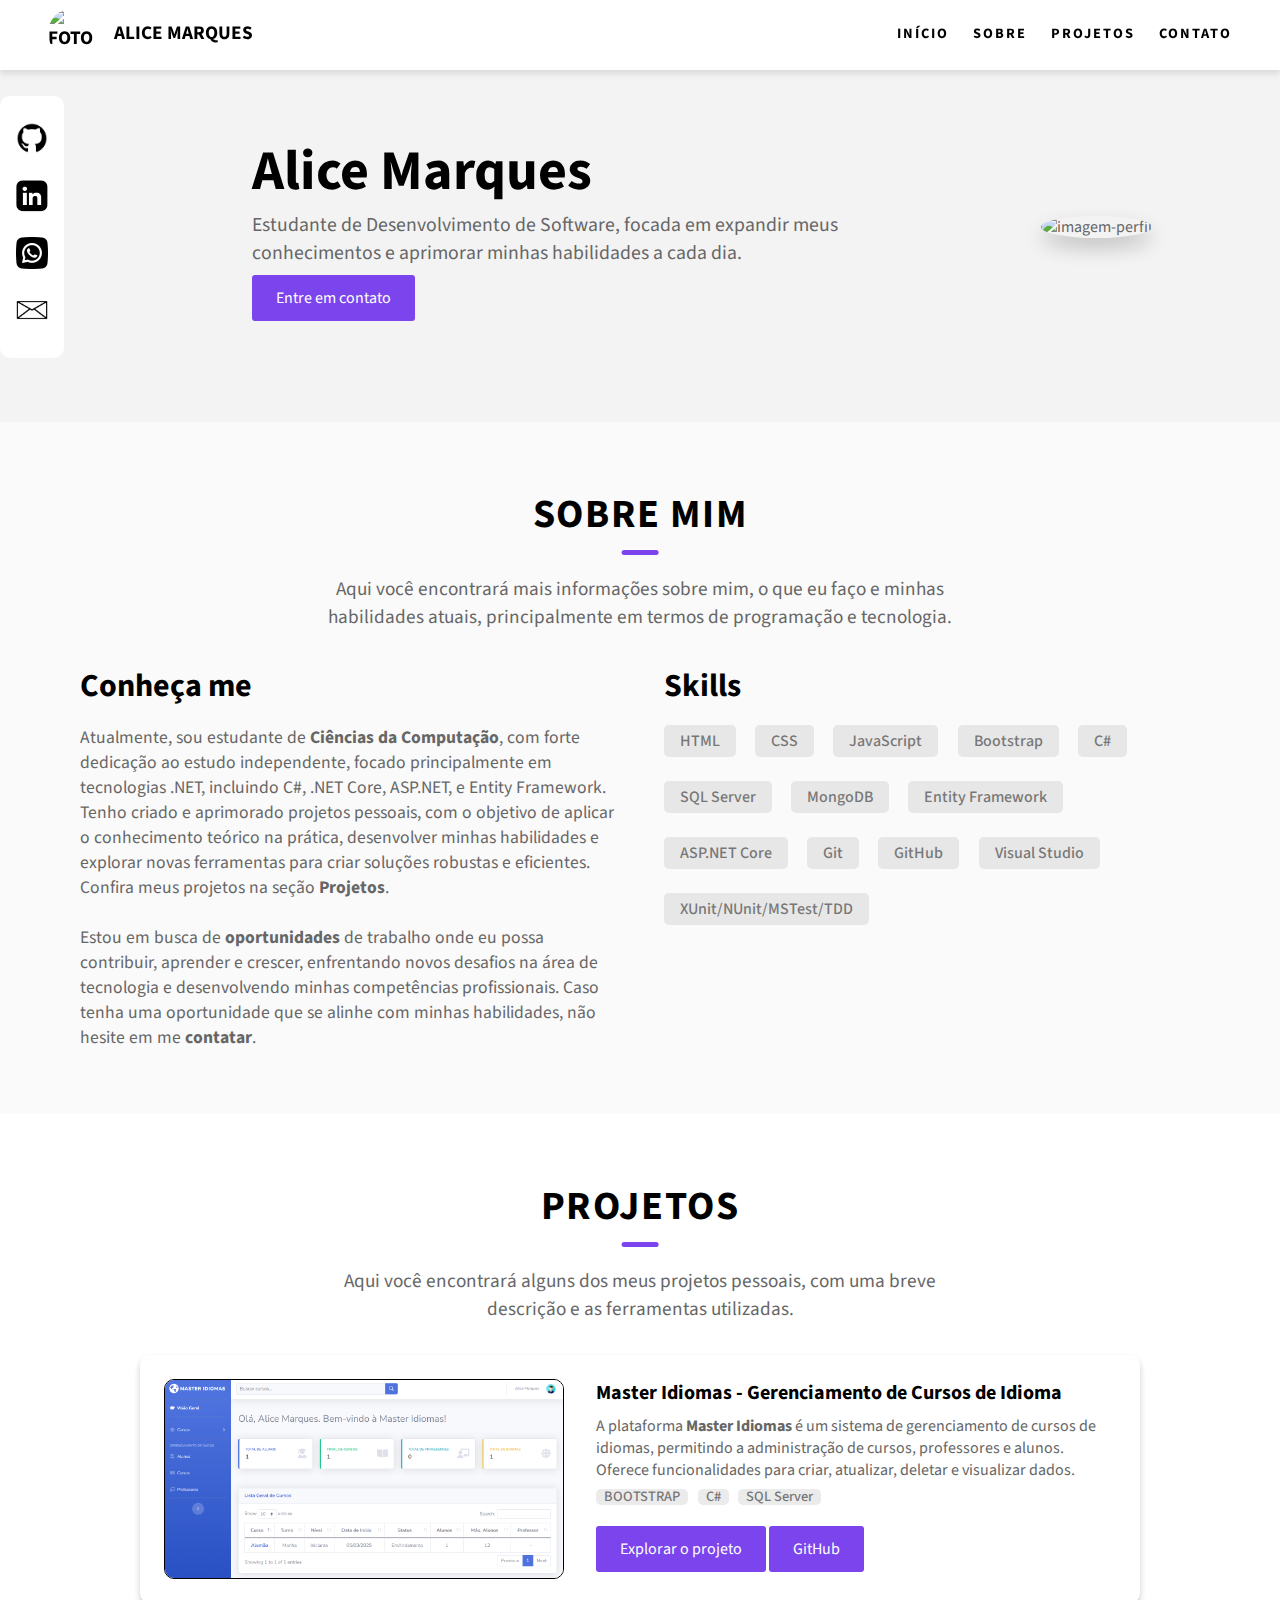
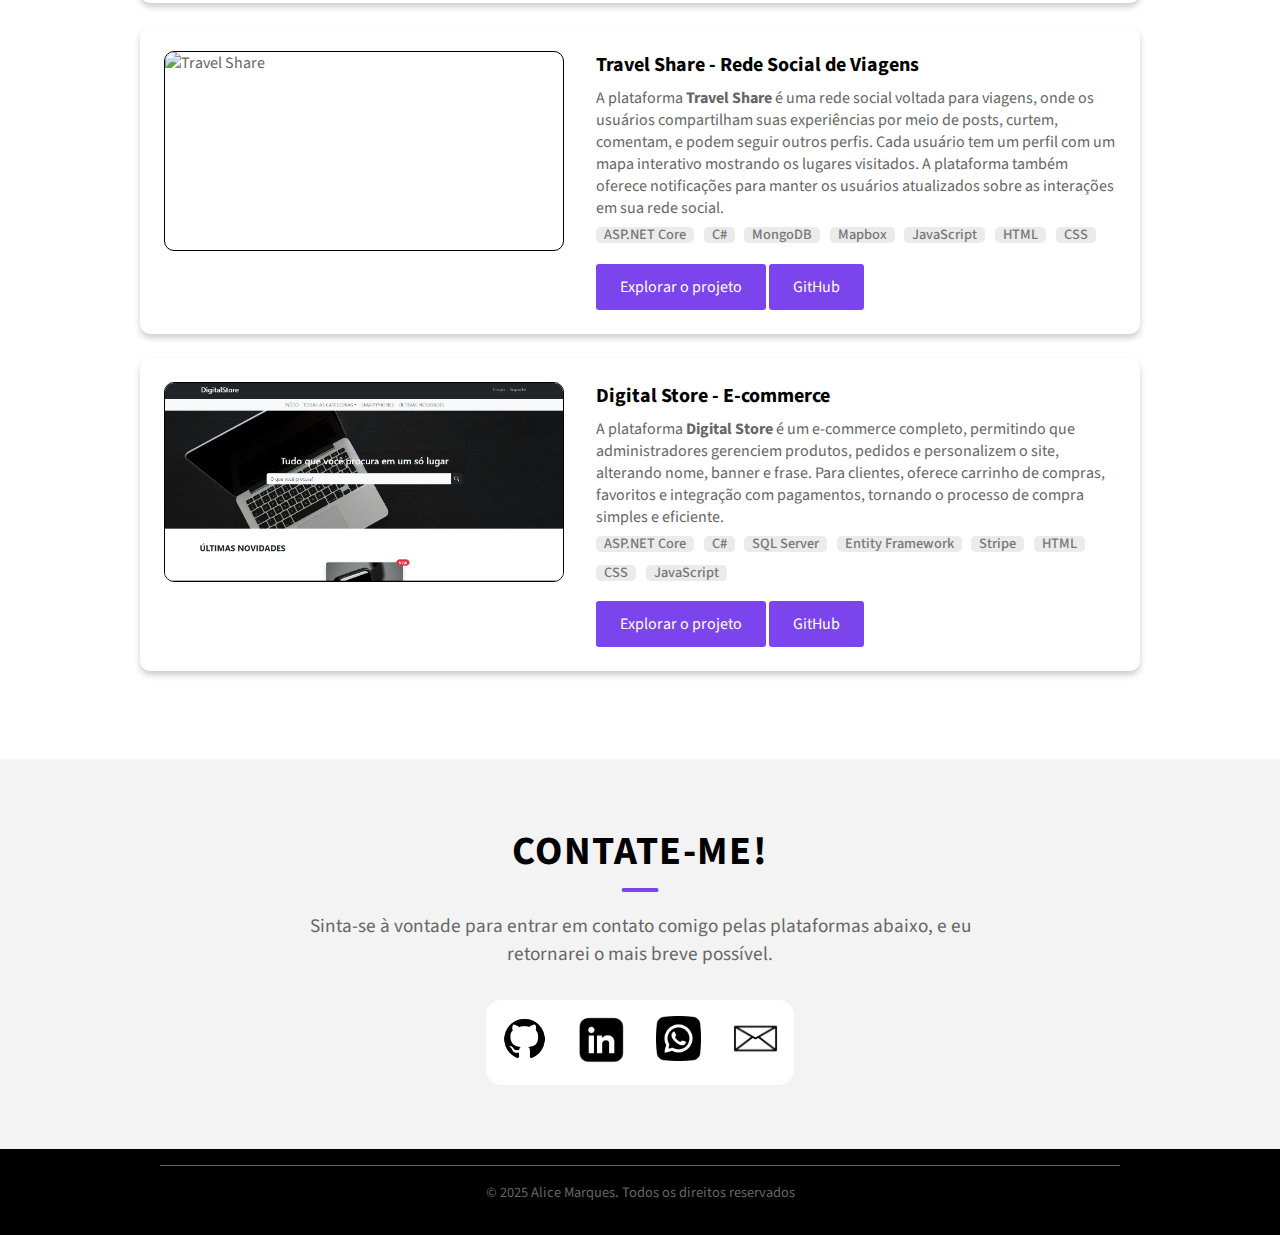
==== index.html @ 56bf1307 "Rename portifolio.html to index.html" ====
﻿<!DOCTYPE html>

<html lang="pt">

<head>
    <meta charset="utf-8" />
    <meta name="viewport" content="width=device-width, initial-scale=1.0">
    <title>Alice Marques</title>

    <link rel="stylesheet" href="style.css" />

    <link rel="preconnect" href="https://fonts.googleapis.com">
    <link rel="preconnect" href="https://fonts.gstatic.com" crossorigin>
    <link href="https://fonts.googleapis.com/css2?family=Source+Sans+3:ital,wght@0,200..900;1,200..900&display=swap" rel="stylesheet">
</head>

<body>
    <header>
        <nav>
            <div class="logo">
                <img src="assets/img-profile.jpg" alt="foto do perfil" />
                Alice Marques
            </div>
            <input type="checkbox" id="menu-toggle" class="menu-toggle">
            <label for="menu-toggle" class="toggler">
                <span></span>
                <span></span>
                <span></span>
            </label>
            <ul class="nav-links">
                <li>
                    <a href="#dev">Início</a>
                </li>
                <li>
                    <a href="#sobre">Sobre</a>
                </li>
                <li>
                    <a href="#projetos">Projetos</a>
                </li>
                <li>
                    <a href="#contato">Contato</a>
                </li>
            </ul>
        </nav>
    </header>


    <main>
        <section id="dev" class="fade-in">
            <div class="social">
                <a href="https://github.com/alicemarquesdev" class="social-icon" target="_blank">
                    <img src="assets/github-icon.png" alt="icon" />
                </a>
                <a href="https://www.linkedin.com/in/alicemarquesdev" class="social-icon" target="_blank">
                    <img src="assets/linkedin-icon.png" alt="icon" />
                </a>
                <a href="https://wa.me/5581996843842" class="social-icon">
                    <img src="assets/whatsapp-icon.png" alt="icon" />
                </a>
                <a href="mailto:alicemarques.dev@hotmail.com" class="social-icon">
                    <img src="assets/email-icon.png" alt="icon" />
                </a>
            </div>
            <div class="dev-texto">
                <h1>Alice Marques</h1>
                <p>Estudante de Desenvolvimento de Software, focada em expandir meus conhecimentos e aprimorar minhas habilidades a cada dia.</p>
                <a class="botao-link" href="#contato">Entre em contato</a>
            </div>
            <div class="dev-imagem">
                <img src="assets/img-profile.jpg" alt="imagem-perfil">
            </div>
        </section>

        <section id="sobre" class="fade-in">
            <h2>Sobre Mim</h2>
            <p class="section-intro">
                Aqui você encontrará mais informações sobre mim, o que eu faço e minhas habilidades atuais,
                principalmente em termos de programação e tecnologia.
            </p>
            <div class="sobre-content">
                <div class="sobre-item">
                    <h1>Conheça me</h1>
                    <p>
                        Atualmente, sou estudante de <strong>Ciências da Computação</strong>, com forte dedicação ao estudo independente,
                        focado principalmente em tecnologias .NET, incluindo C#, .NET Core, ASP.NET, e Entity Framework.
                        Tenho criado e aprimorado projetos pessoais, com o objetivo de aplicar o conhecimento teórico na prática, desenvolver
                        minhas habilidades e explorar novas ferramentas para criar soluções robustas e eficientes.
                        Confira meus projetos na seção <strong>Projetos</strong>.
                        <br><br>
                        Estou em busca de <strong>oportunidades</strong> de trabalho onde eu possa contribuir, aprender e crescer,
                        enfrentando novos desafios na área de tecnologia e desenvolvendo minhas competências profissionais. Caso tenha
                        uma oportunidade que se alinhe com minhas habilidades, não hesite em me <strong>contatar</strong>.
                    </p>

                </div>
                <div class="sobre-item">
                    <h1>Skills</h1>
                    <div class="skills">
                        <!-- Front-end -->
                        <div class="skill-item">HTML</div>
                        <div class="skill-item">CSS</div>
                        <div class="skill-item">JavaScript</div>
                        <div class="skill-item">Bootstrap</div>

                        <!-- Back-end -->
                        <div class="skill-item">C#</div>

                        <!-- Banco de Dados -->
                        <div class="skill-item">SQL Server</div>
                        <div class="skill-item">MongoDB</div>

                        <!-- Ferramentas e Tecnologias -->
                        <div class="skill-item">Entity Framework</div>
                        <div class="skill-item">ASP.NET Core</div>
                        <div class="skill-item">Git</div>
                        <div class="skill-item">GitHub</div>

                        <!-- Outros -->
                        <div class="skill-item">Visual Studio</div>
                        <div class="skill-item">XUnit/NUnit/MSTest/TDD</div>
                    </div>

                </div>
            </div>
        </section>

        <section id="projetos" class="fade-in">
            <h2>Projetos</h2>
            <p class="section-intro">
                Aqui você encontrará alguns dos meus projetos pessoais, com uma breve descrição e as ferramentas utilizadas.
            </p>
            <div class="projeto-card">
                <img src="assets/master-idiomas.png" />
                <div class="projeto-card-text">
                    <h3 class="titulo-projeto"> Master Idiomas - Gerenciamento de Cursos de Idioma </h3>
                    <p>
                        A plataforma <strong>Master Idiomas</strong> é um sistema de gerenciamento de cursos de idiomas,
                        permitindo a administração de cursos, professores e alunos. Oferece funcionalidades para criar,
                        atualizar, deletar e visualizar dados.
                    </p>

                    <div class="skills">
                        <div class="skill-item-projeto">BOOTSTRAP</div>
                        <div class="skill-item-projeto">C#</div>
                        <div class="skill-item-projeto">SQL Server</div>
                    </div>
                    <a class="botao-link" href="#Contato">Explorar o projeto</a>
                    <a class="botao-link" href="https://github.com/alicemarquesdev/MasterIdiomas.git" target="_blank">GitHub</a>
                </div>
            </div>
            <div class="projeto-card">
                <img src="assets/travel-share.png" alt="Travel Share" />
                <div class="projeto-card-text">
                    <h3 class="titulo-projeto"> Travel Share - Rede Social de Viagens </h3>
                    <p>
                        A plataforma <strong>Travel Share</strong> é uma rede social voltada para viagens, onde os usuários compartilham
                        suas experiências por meio de posts, curtem, comentam, e podem seguir outros perfis. Cada usuário tem um perfil com
                        um mapa interativo mostrando os lugares visitados. A plataforma também oferece notificações para manter os usuários
                        atualizados sobre as interações em sua rede social.
                    </p>
                    <div class="skills">
                        <div class="skill-item-projeto">ASP.NET Core</div>
                        <div class="skill-item-projeto">C#</div>
                        <div class="skill-item-projeto">MongoDB</div>
                        <div class="skill-item-projeto">Mapbox</div>
                        <div class="skill-item-projeto">JavaScript</div>
                        <div class="skill-item-projeto">HTML</div>
                        <div class="skill-item-projeto">CSS</div>
                    </div>
                    <a class="botao-link" href="#Contato">Explorar o projeto</a>
                    <a class="botao-link" href="https://github.com/alicemarquesdev/TravelShare.git" target="_blank">GitHub</a>
                </div>
            </div>
            <div class="projeto-card">
                <img src="assets/digital-store.png" alt="Digital Store" />
                <div class="projeto-card-text">
                    <h3 class="titulo-projeto"> Digital Store - E-commerce </h3>
                    <p>
                        A plataforma <strong>Digital Store</strong> é um e-commerce completo, permitindo que administradores gerenciem produtos,
                        pedidos e personalizem o site, alterando nome, banner e frase. Para clientes, oferece carrinho de compras, favoritos e
                        integração com pagamentos, tornando o processo de compra simples e eficiente.
                    </p>
                    <div class="skills">
                        <div class="skill-item-projeto">ASP.NET Core</div>
                        <div class="skill-item-projeto">C#</div>
                        <div class="skill-item-projeto">SQL Server</div>
                        <div class="skill-item-projeto">Entity Framework</div>
                        <div class="skill-item-projeto">Stripe</div>
                        <div class="skill-item-projeto">HTML</div>
                        <div class="skill-item-projeto">CSS</div>
                        <div class="skill-item-projeto">JavaScript</div>
                    </div>
                    <a class="botao-link" href="#Contato">Explorar o projeto</a>
                    <a class="botao-link" href="https://github.com/alicemarquesdev/digital-store.git">GitHub</a>
                </div>
            </div>
        </section>

        <section id="contato" class="fade-in">
            <h2>Contate-me!</h2>
            <p class="section-intro">
                Sinta-se à vontade para entrar em contato comigo pelas plataformas abaixo, e eu retornarei o mais breve possível.
            </p>
            <div class="social-contato">
                <a href="https://github.com/alicemarquesdev" class="social-icon-contato" target="_blank">
                    <img src="assets/github-icon.png" alt="icon" />
                </a>
                <a href="https://www.linkedin.com/in/alicemarquesdev" class="social-icon-contato" target="_blank">
                    <img src="assets/linkedin-icon.png" alt="icon" />
                </a>
                <a href="https://wa.me/5581996843842" class="social-icon-contato">
                    <img src="assets/whatsapp-icon.png" alt="icon" />
                </a>
                <a href="mailto:alicemarques.dev@hotmail.com" class="social-icon-contato">
                    <img src="assets/email-icon.png" alt="icon" />
                </a>
            </div>
        </section>

        <footer>
            <p>&copy; 2025 Alice Marques. Todos os direitos reservados</p>
        </footer>
    </main>
</body>

</html>
---- style.css ----
﻿*, *::before, *::after {
    margin: 0;
    padding: 0;
    box-sizing: border-box;
}

:root {
    --cor-de-fundo: #fafafa;
    --cor-de-fundo-secundaria: #fff;
    --cor-de-texto: #666;
    --cor-de-texto-destaque: #000;
    --cor-primaria: #7c44ec;
    --cor-secundaria: #661bbb;
    --fonte: 'Source Sans 3', 'Arial', 'sans-serif';
    --transicao: all 0.3s ease;
}

body {
    color: var(--cor-de-texto);
    font-family: var(--fonte);
    margin: 0;
    padding: 0;
}

h1, h2, h3 {
    color: var(--cor-de-texto-destaque);
}

h2 {
    font-size: 2.5rem;
    text-transform: uppercase;
    font-weight: 700;
    margin-bottom: 2rem;
    text-align: center;
    letter-spacing: 0.1rem;
    position: relative;
}

    h2::after {
        content: "";
        position: absolute;
        bottom: -0.75rem;
        left: 50%;
        transform: translateX(-50%);
        width: 2.3rem;
        height: 0.3rem;
        background-color: var(--cor-primaria);
        border-radius: 0.75rem;
    }

.botao-link {
    display: inline-block;
    background-color: var(--cor-primaria);
    text-decoration: none;
    color: white;
    padding: 0.75rem 1.5rem;
    border-radius: 3px;
    transition: var(--transicao);
    border: none;
    margin-top: 0.5rem;
}

    .botao-link:hover {
        transform: translateY(-5px);
        background-color: var(--cor-secundaria);
    }

header {
    height: 70px;
    color: var(--cor-de-texto-destaque);
    background-color: var(--cor-de-fundo-secundaria);
    box-shadow: 0 4px 6px rgba(0, 0, 0, 0.1);
    position: fixed;
    width: 100%;
    top: 0;
    z-index: 1000;
    align-items: center;
    padding: 0.5rem 3rem;
}

nav {
    display: flex;
    justify-content: space-between;
    align-items: center;
}

.logo {
    display: flex;
    align-items: center;
    gap: 1rem;
    font-size: 1.2rem;
    text-transform: uppercase;
    font-weight: 700;
}

    .logo img {
        width: 50px;
        height: 50px;
        border-radius: 50%;
        object-fit: cover;
    }


.nav-links {
    font-size: 0.9rem;
    text-transform: uppercase;
    font-weight: 700;
    display: flex;
    justify-content: center;
    gap: 1.5rem;
    list-style: none;
}

    .nav-links a {
        letter-spacing: 2px;
        color: var(--cor-de-texto-destaque);
        text-decoration: none;
        transition: color 0.3s ease;
    }

        .nav-links a:hover {
            color: var(--cor-primaria);
        }

#menu-toggle {
    display: none;
}

.toggler {
    display: none;
    flex-direction: column;
    cursor: pointer;
    gap: 0.3rem;
    margin: 0;
    padding: 0;
}

    .toggler span {
        width: 25px;
        height: 3px;
        background-color: #333;
        border: 1px solid #777;
    }

section {
    padding: 4rem 5rem;
}

.section-intro {
    width: 60%;
    font-size: 1.2rem;
    margin-bottom: 2rem;
    text-align: center;
}

.social {
    display: flex;
    flex-direction: column;
    justify-content: center;
    background-color: white;
    padding: 1rem;
    margin-right: 3rem;
    border-radius: 10px;
}

.social-icon {
    margin: 0.6rem 0;
}

.social img {
    width: 2rem;
    height: auto;
}

#dev {
    padding: 6rem 8rem 4rem 0;
    background: linear-gradient(to right, rgba(240, 240, 240, 0.8), rgba(240, 240, 240, 0.8)), url(assets/common-bg.svg);
    display: flex;
    align-items: center;
    justify-content: space-between;
}

.dev-texto {
    max-width: 650px;
    order: 1;
    display: flex;
    flex-direction: column;
    justify-content: center;
    align-items: start;
    text-align: start;
}

    .dev-texto h1 {
        font-size: 3.5rem;
    }

    .dev-texto p {
        font-size: 1.23rem;
    }

.dev-imagem {
    order: 2;
}

    .dev-imagem img {
        box-shadow: 0 10px 20px rgba(0, 0, 0, 0.2);
        border-radius: 50%;
        width: 100%;
        max-width: 400px;
        aspect-ratio: 1 / 1;
        height: auto;
        object-fit: cover;
    }

#sobre {
    background-color: var(--cor-de-fundo);
    display: flex;
    justify-content: center;
    align-items: center;
    flex-direction: column;
    text-align: center;
}

.sobre-content {
    display: flex;
    gap: 3rem;
}

.sobre-item {
    flex: 1;
    text-align: start;
}

    .sobre-item h1 {
        margin-bottom: 1rem;
    }

    .sobre-item p {
        font-size: 1.1rem;
    }

.skills {
    display: flex;
    flex-wrap: wrap;
}

.skill-item {
    width: auto;
    height: 10px;
    padding: 1rem 1rem;
    margin-bottom: 1.5rem;
    margin-right: 1.2rem;
    font-size: 1rem;
    background: rgba(153, 153, 153, 0.2);
    border-radius: 5px;
    font-weight: 500;
    color: #777;
    text-align: center;
    display: flex;
    align-items: center;
    justify-content: center;
}

#projetos {
    background-color: var(--cor-de-fundo-secundaria);
    display: flex;
    justify-content: center;
    align-items: center;
    flex-direction: column;
    text-align: center;
}

.projeto-card {
    width: 100%;
    max-width: 1000px;
    margin-inline: 1rem;
    margin-bottom: 1.5rem;
    background-color: var(--cor-de-fundo-secundaria);
    border-radius: 10px;
    box-shadow: 0 4px 6px rgba(0, 0, 0, 0.2);
    padding: 1.5rem;
    transition: var(--transicao);
    display: flex;
    gap: 2rem;
    text-align: start;
    flex-direction: row;
}

    .projeto-card:hover {
        transform: translateY(-5px);
    }

    .projeto-card img {
        width: 400px;
        min-width: 400px;
        height: auto;
        max-height: 200px;
        object-fit: cover;
        border: 1.7px solid #000;
        border-radius: 10px;
    }

.titulo-projeto {
    font-size: 1.25rem;
    margin-bottom: 0.5rem;
}

.projeto-card-text p {
    margin-bottom: 0.5rem;
}

.skill-item-projeto {
    width: auto;
    height: 10px;
    padding: 0.5rem 0.5rem;
    margin-bottom: 0.8rem;
    margin-right: 0.6rem;
    font-size: 0.9rem;
    background: rgba(153, 153, 153, 0.2);
    border-radius: 5px;
    font-weight: 500;
    color: #777;
    text-align: center;
    display: flex;
    align-items: center;
    justify-content: center;
}

#contato {
    background: linear-gradient(to right, rgba(240, 240, 240, 0.8), rgba(240, 240, 240, 0.8)), url(assets/common-bg.svg);
    display: flex;
    flex-direction: column;
    align-items: center;
    justify-content: center;
}

.social-contato {
    background-color: var(--cor-de-fundo-secundaria);
    border-radius: 15px;
    display: flex;
    flex-direction: row;
    justify-content: space-between;
    gap: 2rem;
    padding: 1rem;
}

.social-contato img {
    width: 2.8rem;
    height: auto;
}

footer {
    background-color: black;
    color: var(--cor-de-texto);
    text-align: center;
    padding: 1rem 0;
}


    footer p {
        font-size: 0.9rem;
        padding: 1rem 0;
        border-top: 1px solid;
        width: 75%;
        margin: 0 auto;
    }


@keyframes fade {
    from {
        opacity: 0;
        transform: translateY(15px);
    }

    to {
        opacity: 1;
        transform: translateY(0);
    }
}

.fade-in {
    animation: fade 1s ease-out;
}

@media (max-width: 768px) {

    h2 {
        font-size: 2rem;
    }

    header {
        padding: 0.5rem 1rem;
    }

    .nav-links {
        display: none;
        flex-direction: column;
        gap: 0;
        position: absolute;
        top: 100%;
        right: 0;
        background-color: #fff;
        width: 100%;
        text-align: end;
        box-shadow: 0 4px 6px rgba(0, 0, 0, 0.1);
    }

        .nav-links li {
            border-top: 1px solid #D3D3D3;
            width: 100%;
        }

        .nav-links a {
            display: block;
            width: 100%;
            padding: 1rem 1.5rem;
        }

    #menu-toggle {
        display: none;
    }

        #menu-toggle:checked ~ .nav-links {
            display: flex;
        }

    .toggler {
        display: flex;
    }

    section {
        padding: 2rem 2rem;
    }

    .section-intro {
        width: 100%;
        font-size: 1.1rem;
        margin-bottom: 1rem;
        text-align: center;
    }

    .social {
        display: none;
    }

    #dev {
        padding: 6rem 2rem;
        flex-direction: column;
        justify-content: center;
        text-align: center;
        gap: 1rem;
    }

    .dev-texto {
        order: 2;
        align-items: center;
        text-align: center;
    }

        .dev-texto h1 {
            font-size: 2.5rem;
        }

        .dev-texto p {
            font-size: 1rem;
        }

    .dev-imagem {
        order: 1;
    }

        .dev-imagem img {
            width: 75%;
            height: auto;
        }

    .sobre-content {
        flex-direction: column;
    }

    .sobre-item {
        justify-content: center;
        text-align: center;
    }

    .skills {
        justify-content: center;
    }

    .projeto-card {
        flex-direction: column;
        padding: 2rem;
        align-items: center;
        text-align: center;
    }

    .projeto-card-text a {
        margin: 0.3rem;
    }

    .social-contato {
        gap: 1.5rem;
        padding: 1rem;
    }

        .social-contato img {
            width: 2rem;
            height: auto;
        }
}
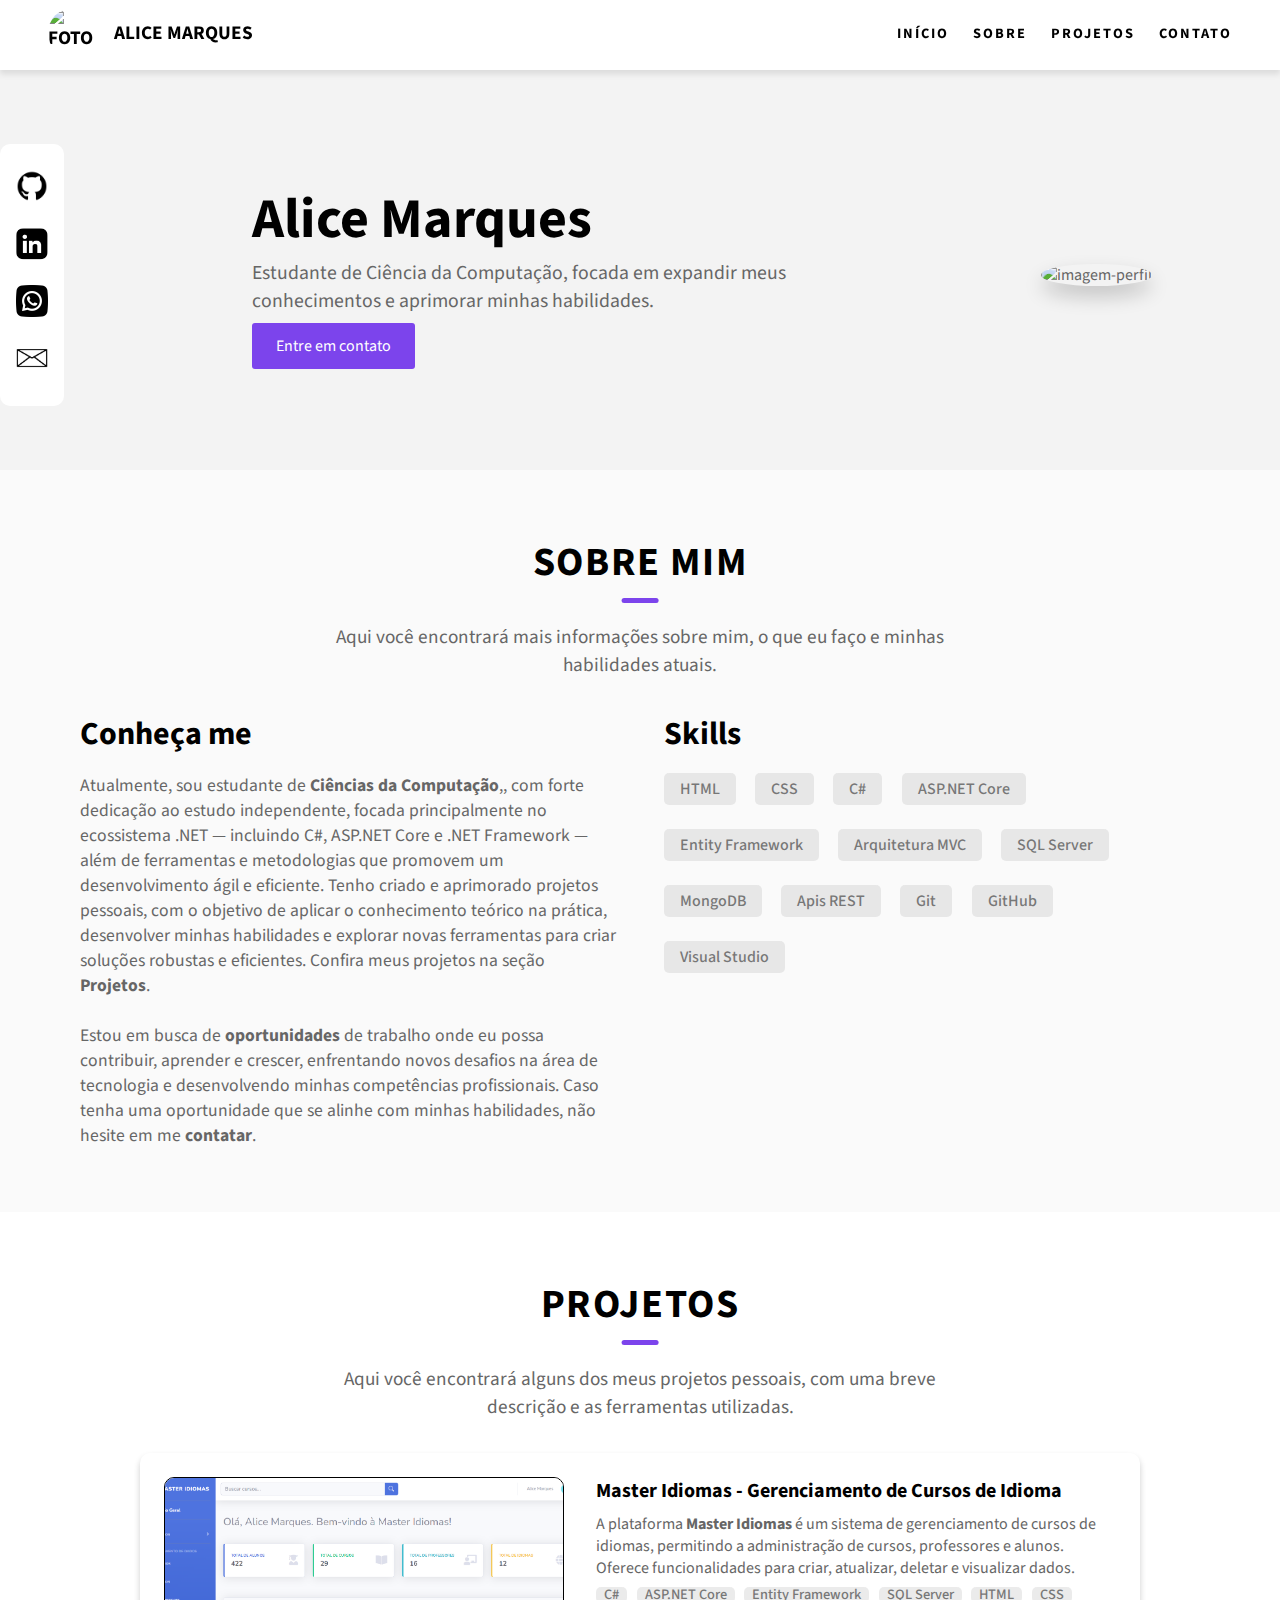
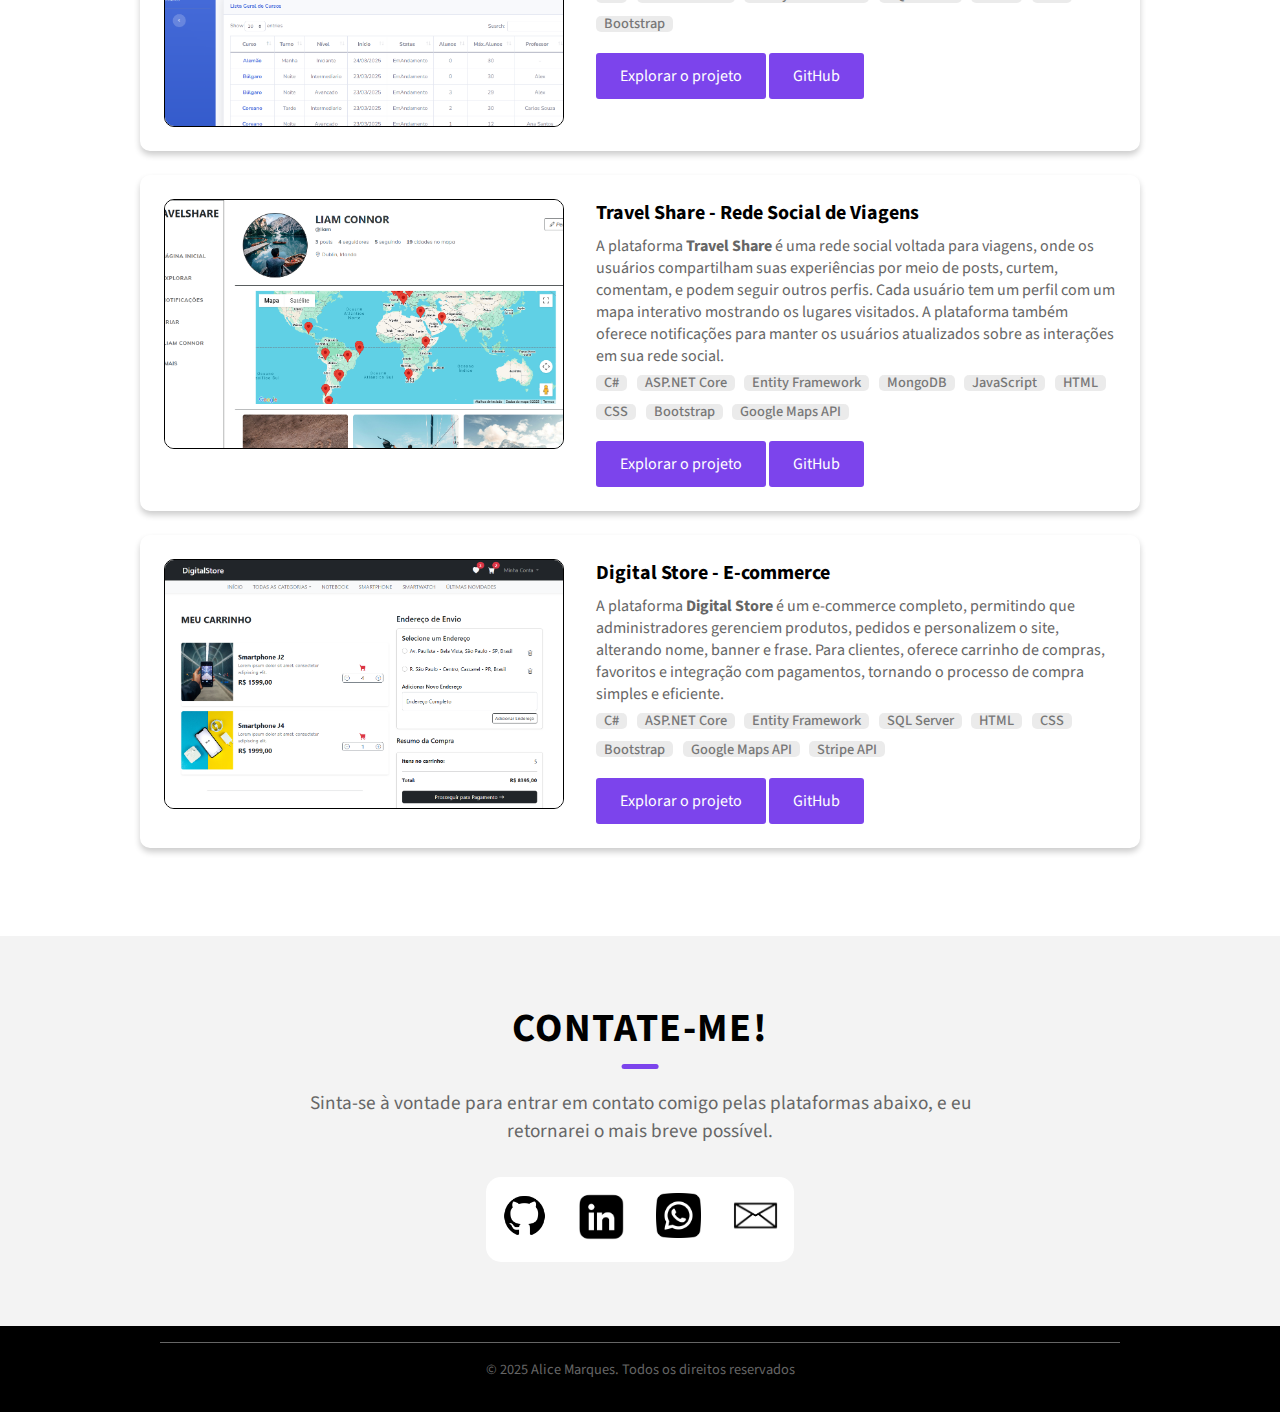
==== commit 2d1eeced: "finalizado" ====
--- a/index.html
+++ b/index.html
@@ -6,6 +6,7 @@
     <meta charset="utf-8" />
     <meta name="viewport" content="width=device-width, initial-scale=1.0">
     <title>Alice Marques</title>
+    <link rel="icon" type="image/jpeg" href="assets/img-profile.jpg">
 
     <link rel="stylesheet" href="style.css" />
 
@@ -54,16 +55,16 @@
                 <a href="https://www.linkedin.com/in/alicemarquesdev" class="social-icon" target="_blank">
                     <img src="assets/linkedin-icon.png" alt="icon" />
                 </a>
-                <a href="https://wa.me/5581996843842" class="social-icon">
+                <a href="https://wa.me/5581996843842" class="social-icon"  target="_blank">
                     <img src="assets/whatsapp-icon.png" alt="icon" />
                 </a>
-                <a href="mailto:alicemarques.dev@hotmail.com" class="social-icon">
+                <a href="mailto:alicemarques.dev@hotmail.com" class="social-icon"  target="_blank">
                     <img src="assets/email-icon.png" alt="icon" />
                 </a>
             </div>
             <div class="dev-texto">
                 <h1>Alice Marques</h1>
-                <p>Estudante de Desenvolvimento de Software, focada em expandir meus conhecimentos e aprimorar minhas habilidades a cada dia.</p>
+                <p>Estudante de Ciência da Computação, focada em expandir meus conhecimentos e aprimorar minhas habilidades.</p>
                 <a class="botao-link" href="#contato">Entre em contato</a>
             </div>
             <div class="dev-imagem">
@@ -74,15 +75,15 @@
         <section id="sobre" class="fade-in">
             <h2>Sobre Mim</h2>
             <p class="section-intro">
-                Aqui você encontrará mais informações sobre mim, o que eu faço e minhas habilidades atuais,
-                principalmente em termos de programação e tecnologia.
+                Aqui você encontrará mais informações sobre mim, o que eu faço e minhas habilidades atuais.
             </p>
             <div class="sobre-content">
                 <div class="sobre-item">
                     <h1>Conheça me</h1>
                     <p>
-                        Atualmente, sou estudante de <strong>Ciências da Computação</strong>, com forte dedicação ao estudo independente,
-                        focado principalmente em tecnologias .NET, incluindo C#, .NET Core, ASP.NET, e Entity Framework.
+                        Atualmente, sou estudante de <strong>Ciências da Computação</strong>,, com forte dedicação ao estudo independente, focada 
+                        principalmente no ecossistema .NET — incluindo C#, ASP.NET Core e .NET Framework — além de ferramentas e metodologias que 
+                        promovem um desenvolvimento ágil e eficiente.
                         Tenho criado e aprimorado projetos pessoais, com o objetivo de aplicar o conhecimento teórico na prática, desenvolver
                         minhas habilidades e explorar novas ferramentas para criar soluções robustas e eficientes.
                         Confira meus projetos na seção <strong>Projetos</strong>.
@@ -99,25 +100,22 @@
                         <!-- Front-end -->
                         <div class="skill-item">HTML</div>
                         <div class="skill-item">CSS</div>
-                        <div class="skill-item">JavaScript</div>
-                        <div class="skill-item">Bootstrap</div>
 
                         <!-- Back-end -->
                         <div class="skill-item">C#</div>
-
+                        <div class="skill-item">ASP.NET Core</div>
+                        <div class="skill-item">Entity Framework</div>
+                        <div class="skill-item">Arquitetura MVC</div>
                         <!-- Banco de Dados -->
                         <div class="skill-item">SQL Server</div>
                         <div class="skill-item">MongoDB</div>
-
-                        <!-- Ferramentas e Tecnologias -->
-                        <div class="skill-item">Entity Framework</div>
-                        <div class="skill-item">ASP.NET Core</div>
+                        <div class="skill-item">Apis REST</div>
+
                         <div class="skill-item">Git</div>
                         <div class="skill-item">GitHub</div>
 
                         <!-- Outros -->
                         <div class="skill-item">Visual Studio</div>
-                        <div class="skill-item">XUnit/NUnit/MSTest/TDD</div>
                     </div>
 
                 </div>
@@ -140,11 +138,15 @@
                     </p>
 
                     <div class="skills">
-                        <div class="skill-item-projeto">BOOTSTRAP</div>
                         <div class="skill-item-projeto">C#</div>
+                        <div class="skill-item-projeto">ASP.NET Core</div>
+                        <div class="skill-item-projeto">Entity Framework</div>
                         <div class="skill-item-projeto">SQL Server</div>
-                    </div>
-                    <a class="botao-link" href="#Contato">Explorar o projeto</a>
+                        <div class="skill-item-projeto">HTML</div>
+                        <div class="skill-item-projeto">CSS</div>
+                        <div class="skill-item-projeto">Bootstrap</div>
+                    </div>
+                    <a class="botao-link" href="https://masteridiomas-e5b0dve7cderhqec.brazilsouth-01.azurewebsites.net/"  target="_blank">Explorar o projeto</a>
                     <a class="botao-link" href="https://github.com/alicemarquesdev/MasterIdiomas.git" target="_blank">GitHub</a>
                 </div>
             </div>
@@ -159,15 +161,17 @@
                         atualizados sobre as interações em sua rede social.
                     </p>
                     <div class="skills">
+                        <div class="skill-item-projeto">C#</div>
                         <div class="skill-item-projeto">ASP.NET Core</div>
-                        <div class="skill-item-projeto">C#</div>
+                        <div class="skill-item-projeto">Entity Framework</div>
                         <div class="skill-item-projeto">MongoDB</div>
-                        <div class="skill-item-projeto">Mapbox</div>
                         <div class="skill-item-projeto">JavaScript</div>
                         <div class="skill-item-projeto">HTML</div>
                         <div class="skill-item-projeto">CSS</div>
-                    </div>
-                    <a class="botao-link" href="#Contato">Explorar o projeto</a>
+                        <div class="skill-item-projeto">Bootstrap</div>
+                        <div class="skill-item-projeto">Google Maps API</div>
+                    </div>
+                    <a class="botao-link" href="https://travelshare-fdajbpaygsbhd8bf.brazilsouth-01.azurewebsites.net/" target="_blank">Explorar o projeto</a>
                     <a class="botao-link" href="https://github.com/alicemarquesdev/TravelShare.git" target="_blank">GitHub</a>
                 </div>
             </div>
@@ -181,17 +185,18 @@
                         integração com pagamentos, tornando o processo de compra simples e eficiente.
                     </p>
                     <div class="skills">
+                        <div class="skill-item-projeto">C#</div>
                         <div class="skill-item-projeto">ASP.NET Core</div>
-                        <div class="skill-item-projeto">C#</div>
+                        <div class="skill-item-projeto">Entity Framework</div>
                         <div class="skill-item-projeto">SQL Server</div>
-                        <div class="skill-item-projeto">Entity Framework</div>
-                        <div class="skill-item-projeto">Stripe</div>
                         <div class="skill-item-projeto">HTML</div>
                         <div class="skill-item-projeto">CSS</div>
-                        <div class="skill-item-projeto">JavaScript</div>
-                    </div>
-                    <a class="botao-link" href="#Contato">Explorar o projeto</a>
-                    <a class="botao-link" href="https://github.com/alicemarquesdev/digital-store.git">GitHub</a>
+                        <div class="skill-item-projeto">Bootstrap</div>
+                        <div class="skill-item-projeto">Google Maps API</div>
+                        <div class="skill-item-projeto">Stripe API</div>
+                    </div>
+                    <a class="botao-link" href="https://digitalstore-g0b6gvhba2g4fkcu.brazilsouth-01.azurewebsites.net/"  target="_blank">Explorar o projeto</a>
+                    <a class="botao-link" href="https://github.com/alicemarquesdev/digital-store.git"  target="_blank">GitHub</a>
                 </div>
             </div>
         </section>
@@ -208,10 +213,10 @@
                 <a href="https://www.linkedin.com/in/alicemarquesdev" class="social-icon-contato" target="_blank">
                     <img src="assets/linkedin-icon.png" alt="icon" />
                 </a>
-                <a href="https://wa.me/5581996843842" class="social-icon-contato">
+                <a href="https://wa.me/5581996843842" class="social-icon-contato"  target="_blank">
                     <img src="assets/whatsapp-icon.png" alt="icon" />
                 </a>
-                <a href="mailto:alicemarques.dev@hotmail.com" class="social-icon-contato">
+                <a href="mailto:alicemarques.dev@hotmail.com" class="social-icon-contato"  target="_blank">
                     <img src="assets/email-icon.png" alt="icon" />
                 </a>
             </div>
--- a/style.css
+++ b/style.css
@@ -173,7 +173,7 @@
 }
 
 #dev {
-    padding: 6rem 8rem 4rem 0;
+    padding: 9rem 8rem 4rem 0;
     background: linear-gradient(to right, rgba(240, 240, 240, 0.8), rgba(240, 240, 240, 0.8)), url(assets/common-bg.svg);
     display: flex;
     align-items: center;
@@ -293,8 +293,8 @@
     .projeto-card img {
         width: 400px;
         min-width: 400px;
-        height: auto;
-        max-height: 200px;
+        height: 250px;
+        max-height: 250px;
         object-fit: cover;
         border: 1.7px solid #000;
         border-radius: 10px;
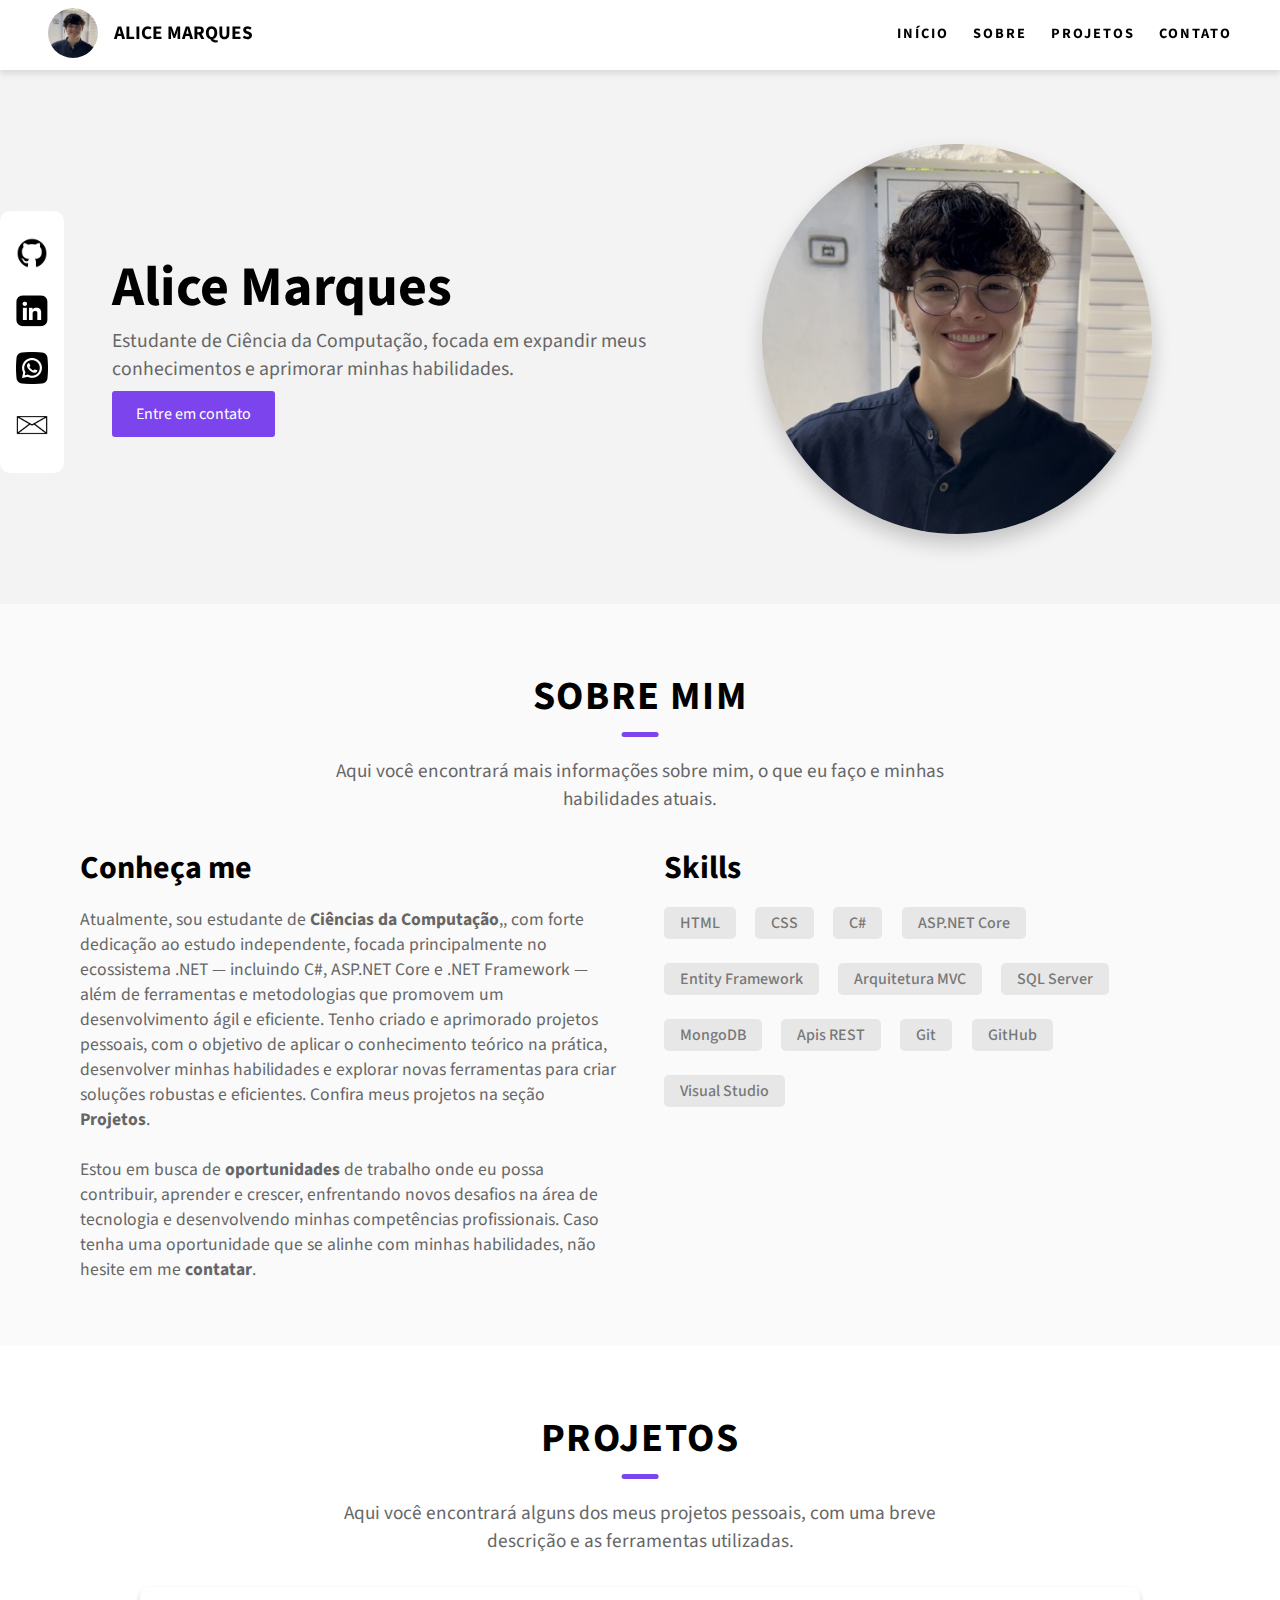
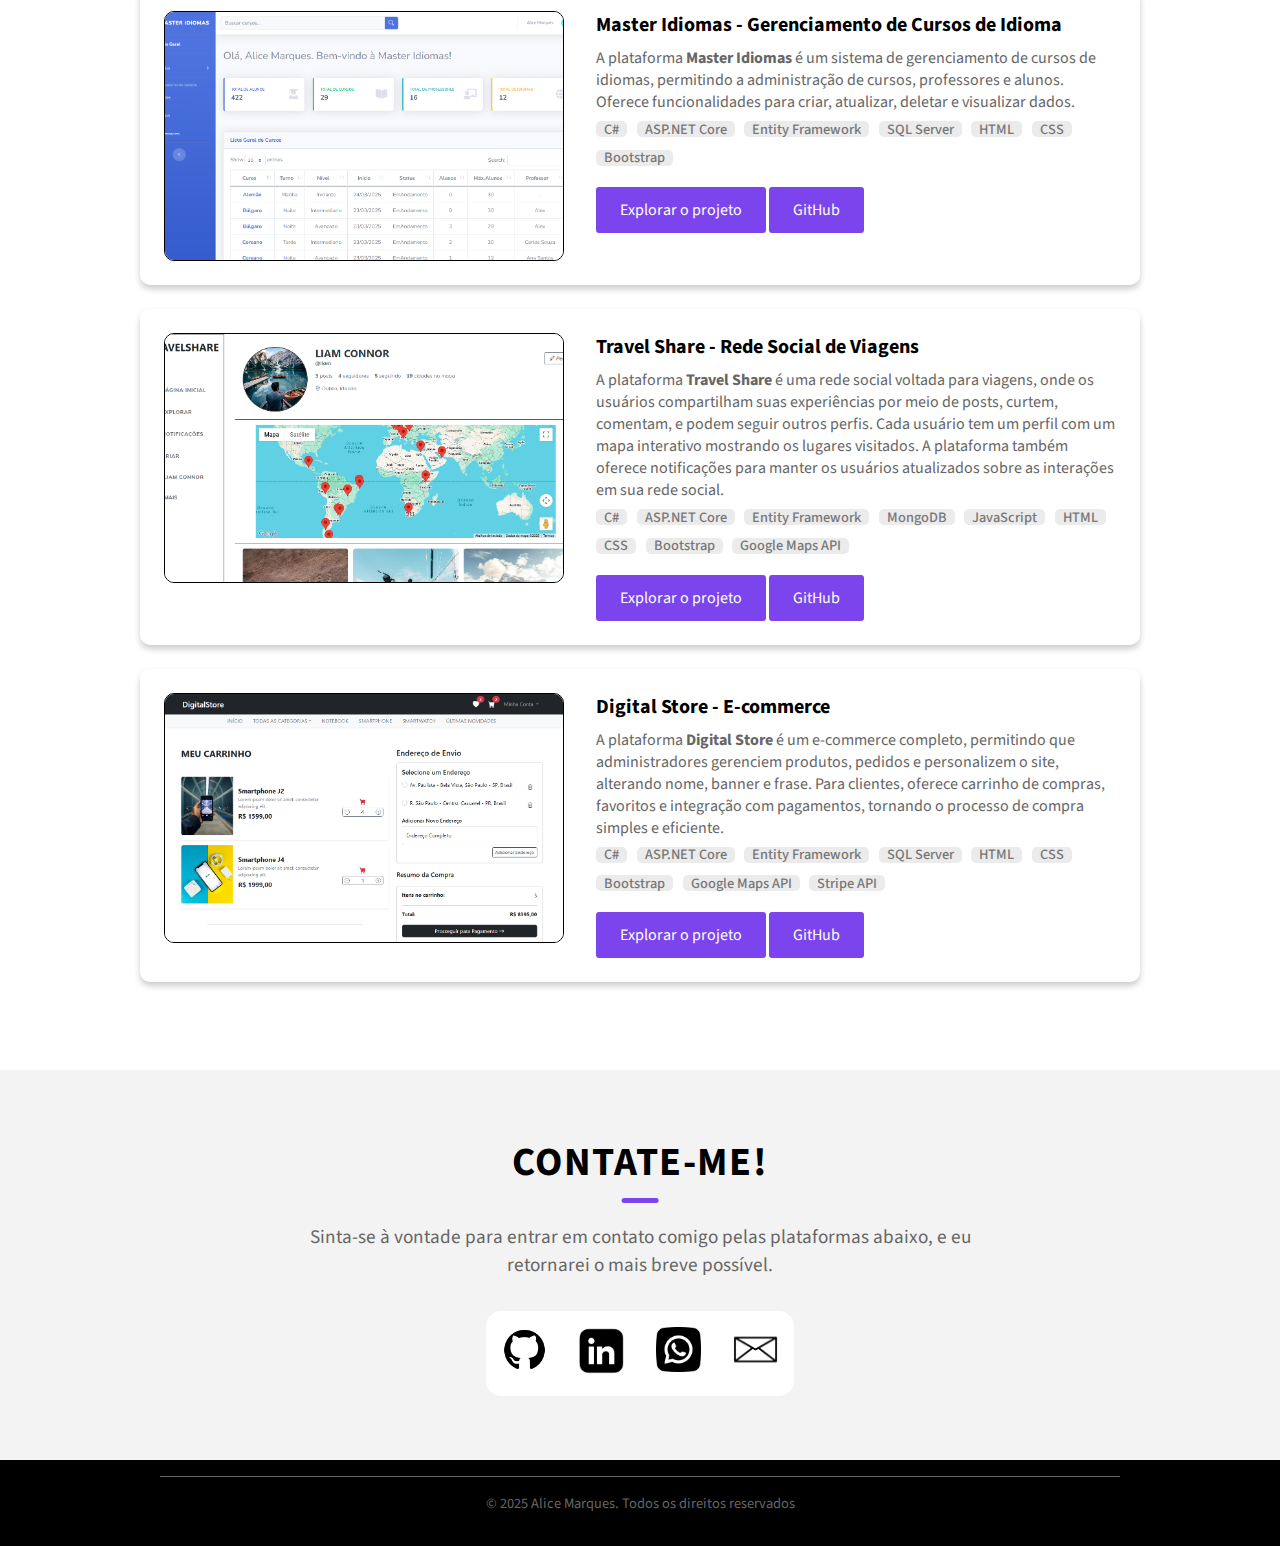
==== commit a9fb796f: "atualização icon tittle" ====
--- a/index.html
+++ b/index.html
@@ -6,7 +6,6 @@
     <meta charset="utf-8" />
     <meta name="viewport" content="width=device-width, initial-scale=1.0">
     <title>Alice Marques</title>
-    <link rel="icon" type="image/jpeg" href="assets/img-profile.jpg">
 
     <link rel="stylesheet" href="style.css" />
 
